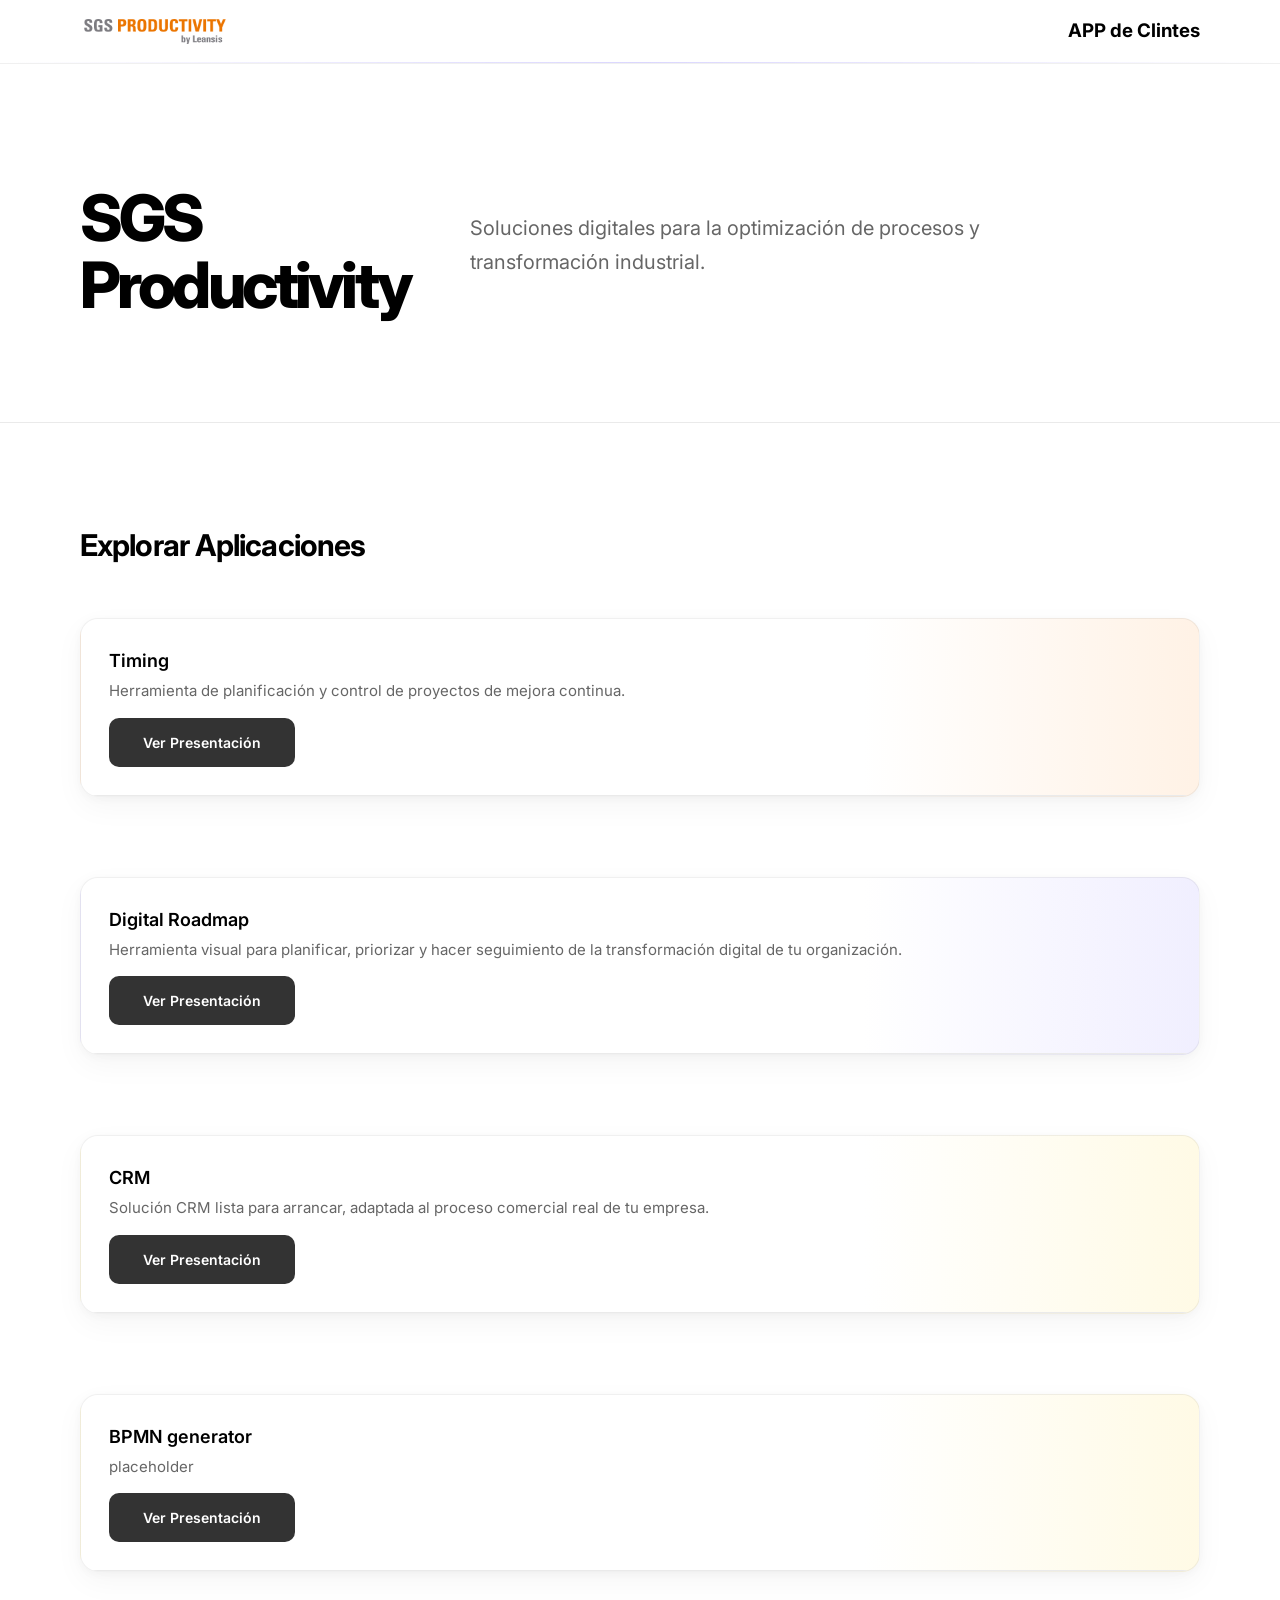
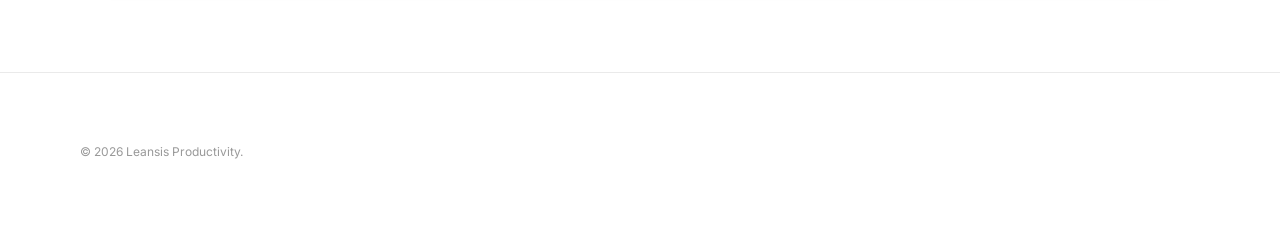
==== index.html @ faef22a7 "Update index.html" ====
<!DOCTYPE html>
<html lang="es">
<head>
    <meta charset="UTF-8">
    <meta name="viewport" content="width=device-width, initial-scale=1.0">
    <title>Leansis Productivity | Consultores</title>
    <link rel="stylesheet" href="style.css">
    <link rel="preconnect" href="https://fonts.googleapis.com">
    <link rel="preconnect" href="https://fonts.gstatic.com" crossorigin>
    <link href="https://fonts.googleapis.com/css2?family=Inter:wght@400;500;600;700;800&family=JetBrains+Mono:wght@400;500&display=swap" rel="stylesheet">
</head>
<body>
    <!-- Navigation -->
    <nav class="nav">
        <div class="nav-container" style="display:flex; flex-direction:row; justify-content:space-between; ">
            <img src="imagenes/logo.png" alt="leansis" class="imagenlogo">
            <a href="https://leansis.github.io/clientes/index.html"><h3>APP de Clintes</h3></a>
        </div>
    </nav>

    <main>
        <section class="hero">
            <div class="hero-container">
                <h1>SGS<br></b>Productivity</h1>
                <p>Soluciones digitales para la optimización de procesos y transformación industrial.</p>
            </div>
        </section>

        <section class="screenshots-section">
            <div class="section-title text-center">
                <h2>Explorar Aplicaciones</h2>
            </div>
            <div class="screenshots-grid"> 
                <!-- Timing Card --> 
                <div class="screenshot-container reveal timing-theme"> 
                    <div class="screenshot-info"> 
                        <h3>Timing</h3> 
                        <p>Herramienta de planificación y control de proyectos de mejora continua.</p> 
                        <a href="timing.html" class="cta-button" style="margin-top: 15px; background: #333;">Ver Presentación</a> 
                    </div> 
                </div> 
                <!-- Roadmap Card --> 
                <div class="screenshot-container reveal roadmap-theme"> 
                    <div class="screenshot-info"> 
                        <h3>Digital Roadmap</h3> 
                        <p>Herramienta visual para planificar, priorizar y hacer seguimiento de la transformación digital de tu organización.</p> 
                        <a href="roadmap.html" class="cta-button" style="margin-top: 15px; background: #333;">Ver Presentación</a> 
                    </div> 
                </div>
                <!-- CRM Card -->
                <div class="screenshot-container reveal crm-theme">
                    <div class="screenshot-info">
                        <h3>CRM</h3>
                        <p>Solución CRM lista para arrancar, adaptada al proceso comercial real de tu empresa.</p>
                        <a href="crm.html" class="cta-button" style="margin-top: 15px; background: #333;">Ver Presentación</a>
                    </div>
                </div>
                <!-- BPMN generator Card -->
                <div class="screenshot-container reveal crm-theme">
                    <div class="screenshot-info">
                        <h3>BPMN generator</h3>
                        <p>placeholder</p>
                        <a href="bpmnG.html" class="cta-button" style="margin-top: 15px; background: #333;">Ver Presentación</a>
                    </div>
                </div>

            </div>            
        </section>
    </main>

    <!-- Footer -->
    <footer class="footer">
        <div class="footer-container">
            <div class="copyright">© <span id="year"></span> Leansis Productivity.</div>
        </div>
    </footer>

    <script src="script.js"></script>
</body>
</html>
---- style.css ----
:root {
    --bg-color: #ffffff;
    --text-color: #000000;
    --muted-color: #666666;
    --border-color: #eaeaea;
    --accent-border: #dddddd;

    --font-sans: "Inter", -apple-system, BlinkMacSystemFont, "Segoe UI", Roboto, Helvetica, Arial, sans-serif;
    --font-mono: "JetBrains Mono", ui-monospace, SFMono-Regular, monospace;
}

.roadmap-theme {
    --accent: #6d5dfc;
    --accent-light: #f3f1ff;
    --accent-soft: rgba(109, 93, 252, 0.12);
}

.timing-theme {
    --accent: #ff7b00;
    --accent-light: #fff5eb;
    --accent-soft: rgba(255, 123, 0, 0.12);
}

.crm-theme {
    --accent: #ffd000;
    --accent-light: #fffbe6;
    --accent-soft: rgba(255, 208, 0, 0.12);
}

.bpmnG-theme {
    --accent: #ff7b00;
    --accent-light: #fff5eb;
    --accent-soft: rgba(255, 123, 0, 0.12);
}

* {
    margin: 0;
    padding: 0;
    box-sizing: border-box;
}

html {
    scroll-behavior: smooth;
}

body {
    background-color: var(--bg-color);
    color: var(--text-color);
    font-family: var(--font-sans);
    -webkit-font-smoothing: antialiased;
    line-height: 1.5;
}

a {
    text-decoration: none;
    color: inherit;
    transition:
        transform .25s ease,
        opacity .25s ease;
}

/* ───────────────────────────── */
/* NAVBAR */
/* ───────────────────────────── */

.nav {
    height: 64px;
    border-bottom: 1px solid rgba(0,0,0,.06);
    position: sticky;
    top: 0;
    background: rgba(255, 255, 255, 0.72);
    backdrop-filter: blur(14px);
    z-index: 100;
}

.nav::after {
    content: "";
    position: absolute;
    bottom: 0;
    left: 0;
    width: 100%;
    height: 1px;
    background: linear-gradient(
        to right,
        transparent,
        rgba(109,93,252,.25),
        transparent
    );
}

.nav-container {
    max-width: 1200px;
    margin: 0 auto;
    height: 100%;
    display: flex;
    align-items: center;
    justify-content: space-between;
    padding: 0 40px;
}

.logo {
    font-weight: 700;
    letter-spacing: -0.05em;
    font-size: 18px;
    text-transform: uppercase;
}

.imagenlogo {
    width: 150px;
    height: auto;
    object-fit: cover;
}

/* ───────────────────────────── */
/* HERO */
/* ───────────────────────────── */

.hero {
    padding: 120px 0 80px 0;
    position: relative;
    overflow: hidden;

    background:
        radial-gradient(
            circle at top right,
            var(--accent-soft)
            transparent 35%
        ),
        linear-gradient(
            to bottom,
            #fafafe,
            #ffffff
        );
}

.hero::before {
    content: "";
    position: absolute;
    top: -120px;
    right: -120px;
    width: 420px;
    height: 420px;
    background: var(--accent-soft);
    filter: blur(90px);
    border-radius: 50%;
    pointer-events: none;
}

.hero-container {
    max-width: 1200px;
    margin: 0 auto;
    padding: 0 40px;

    display: flex;
    align-items: center;
    gap: 60px;

    position: relative;
    z-index: 2;
}

.hero-content {
    flex: 1;
}

.hero h1 {
    font-size: clamp(42px, 5vw, 72px);
    font-weight: 800;
    letter-spacing: -0.06em;
    line-height: 1.05;
    margin-bottom: 24px;
}

.hero p {
    color: var(--muted-color);
    font-size: 20px;
    max-width: 650px;
    margin-bottom: 36px;
    line-height: 1.7;
}

/* Badge superior */

.app-badge {
    display: inline-flex;
    align-items: center;
    gap: 8px;

    padding: 8px 14px;
    margin-bottom: 24px;

    background: var(--accent-soft);
    color: var(--accent);

    border: 1px solid rgba(109,93,252,0.18);
    border-radius: 999px;

    font-size: 12px;
    font-weight: 600;
    letter-spacing: .04em;
}

/* CTA */

.cta-button {
    display: inline-block;

    background: var(--accent);

    color: #fff;
    padding: 14px 34px;
    border-radius: 10px;

    font-weight: 600;
    font-size: 14px;

    transition:
        transform .25s ease,
        opacity .25s ease;
}

.cta-button:hover, a:hover{
    transform: translateY(-2px);
    opacity: .95;
}

/* ───────────────────────────── */
/* VIDEO HERO */
/* ───────────────────────────── */

.video-container {
    flex: 1.5;

    border: 1px solid rgba(0,0,0,.06);
    border-radius: 18px;
    overflow: hidden;

    aspect-ratio: 16 / 9;

    display: flex;
    align-items: center;
    justify-content: center;

    background: #fff;

    box-shadow:
        0 10px 30px rgba(0,0,0,.04),
        0 2px 10px rgba(0,0,0,.03);

    opacity: 0;
    transform: translateY(40px) scale(0.98);

    transition:
        opacity 1s ease-out,
        transform 1s ease-out,
        box-shadow .3s ease;
}

.video-container:hover {
    transform: translateY(-4px);
}

.video-container.reveal {
    opacity: 1;
    transform: translateY(0) scale(1);
}

.video-container video,
.video-container iframe {
    width: 100%;
    height: 100%;
    object-fit: contain;
    display: block;
    border: none;
}

/* ───────────────────────────── */
/* SCREENSHOTS */
/* ───────────────────────────── */

.screenshots-section {
    border-top: 1px solid var(--border-color);
    padding: 100px 0;}

.section-title {
    max-width: 1200px;
    margin: 0 auto 50px auto;
    padding: 0 40px;
}

.section-title h2 {
    font-size: 30px;
    font-weight: 700;
    letter-spacing: -0.03em;
}

.screenshots-grid {
    max-width: 1200px;
    margin: 0 auto;
    padding: 0 40px;

    display: flex;
    flex-direction: column;
    gap: 80px;
}

.screenshot-container {
    border: 1px solid rgba(0,0,0,.06);
   
    background: linear-gradient(
        to right,
        #ffffff 0%,
        #ffffff 70%,
        color-mix(in srgb, var(--accent) 10%, white) 100%
    );    overflow: hidden;
    
    border-radius: 18px;

    box-shadow:
        0 10px 30px rgba(0,0,0,.04),
        0 2px 10px rgba(0,0,0,.03);

    opacity: 0;
    transform: translateY(60px);

    transition:
        opacity 0.8s ease-out,
        transform 0.8s ease-out,
        box-shadow .3s ease;
}

.screenshot-container:hover {
    transform: translateY(-4px);
}

.screenshot-container.reveal {
    opacity: 1;
    transform: translateY(0);
}

.screenshot-info {
    padding: 28px;
    border-bottom: 1px solid var(--border-color);
}

.screenshot-info h3 {
    font-size: 18px;
    font-weight: 600;
    margin-bottom: 6px;
}

.screenshot-info p {
    font-size: 15px;
    color: var(--muted-color);
}

.screenshot-img {
    width: 100%;
    display: block;
    height: auto;
    min-height: 480px;
}

/* ───────────────────────────── */
/* FEATURES */
/* ───────────────────────────── */

.features-section {
    padding: 100px 0;
    background: #fcfcff;
}

.features-section .section-title {
    text-align: center;
    margin-bottom: 70px;
}

.feature-block {
    display: grid;
    grid-template-columns: 1fr 1fr;
    gap: 60px;
    align-items: center;

    max-width: 1200px;
    margin: 0 auto 100px;
    padding: 0 40px;
}

.feature-block.reverse {
    direction: rtl;
}

.feature-block.reverse > * {
    direction: ltr;
}

.feature-video {
    border-radius: 18px;
    overflow: hidden;

    aspect-ratio: 16/9;
    background: #fff;

    border: 1px solid rgba(0,0,0,.06);

    box-shadow:
        0 10px 30px rgba(0,0,0,.04),
        0 2px 10px rgba(0,0,0,.03);

    transition:
        transform .3s ease,
        box-shadow .3s ease;
}

.feature-video:hover {
    transform: translateY(-4px);
}

.feature-video video,
.feature-video iframe,
.feature-video img {
    width: 100%;
    height: 100%;
    object-fit: cover;
    display: block;
    border: none;
}

.feature-text {
    display: flex;
    flex-direction: column;
    gap: 18px;

    position: relative;
    padding-left: 24px;
}

.feature-text::before {
    content: "";
    position: absolute;
    left: 0;
    top: 8px;

    width: 3px;
    height: 64px;

    border-radius: 999px;

    background: linear-gradient(
        to bottom,
        var(--accent),
        transparent
    );
}

.feature-tag {
    display: inline-block;

    font-family: var(--font-mono);
    font-size: 11px;
    font-weight: 600;

    letter-spacing: .08em;
    text-transform: uppercase;

    padding: 6px 14px;
    border-radius: 999px;

    background: var(--accent-soft);
    color: var(--accent);

    border: 1px solid rgba(109,93,252,0.18);

    width: fit-content;
}

.feature-text h3 {
    font-size: clamp(1.4rem, 2.5vw, 2rem);
    font-weight: 700;
    line-height: 1.2;
    letter-spacing: -0.03em;
}

.feature-text p {
    font-size: 1rem;
    line-height: 1.8;
    color: #555;
}

.feature-list {
    list-style: none;
    padding: 0;
    margin-top: 8px;

    display: flex;
    flex-direction: column;
    gap: 12px;
}

.feature-list li {
    font-size: .95rem;
    color: #555;

    display: flex;
    align-items: flex-start;
    gap: 10px;
}

.feature-list li::before {
    content: "•";
    color: var(--accent);
    font-weight: 700;
    flex-shrink: 0;
    margin-top: 1px;
}

/* ───────────────────────────── */
/* FOOTER */
/* ───────────────────────────── */

.footer {
    padding: 70px 0;
    border-top: 1px solid var(--border-color);
}

.footer-container {
    max-width: 1200px;
    margin: 0 auto;
    padding: 0 40px;

    display: flex;
    justify-content: space-between;
    align-items: center;
}

.copyright {
    color: #999;
    font-size: 12px;
}

/* ───────────────────────────── */
/* IMG */
/* ───────────────────────────── */

img {
    width: 100%;
    height: 100%;
    object-fit: cover;
}

/* ───────────────────────────── */
/* RESPONSIVE */
/* ───────────────────────────── */

@media (max-width: 850px) {

    .hero-container {
        flex-direction: column;
        text-align: center;
    }

    .hero p {
        margin-left: auto;
        margin-right: auto;
    }

    .video-container {
        width: 100%;
        max-width: 600px;
    }
}

@media (max-width: 768px) {

    .feature-block,
    .feature-block.reverse {
        grid-template-columns: 1fr;
        direction: ltr;
        margin-bottom: 70px;
    }

    .footer-container {
        flex-direction: column;
        gap: 20px;
        text-align: center;
    }

    .hero {
        padding-top: 90px;
    }

    .hero h1 {
        font-size: 48px;
    }

    .hero p {
        font-size: 18px;
    }

    .section-title h2 {
        font-size: 26px;
    }
}
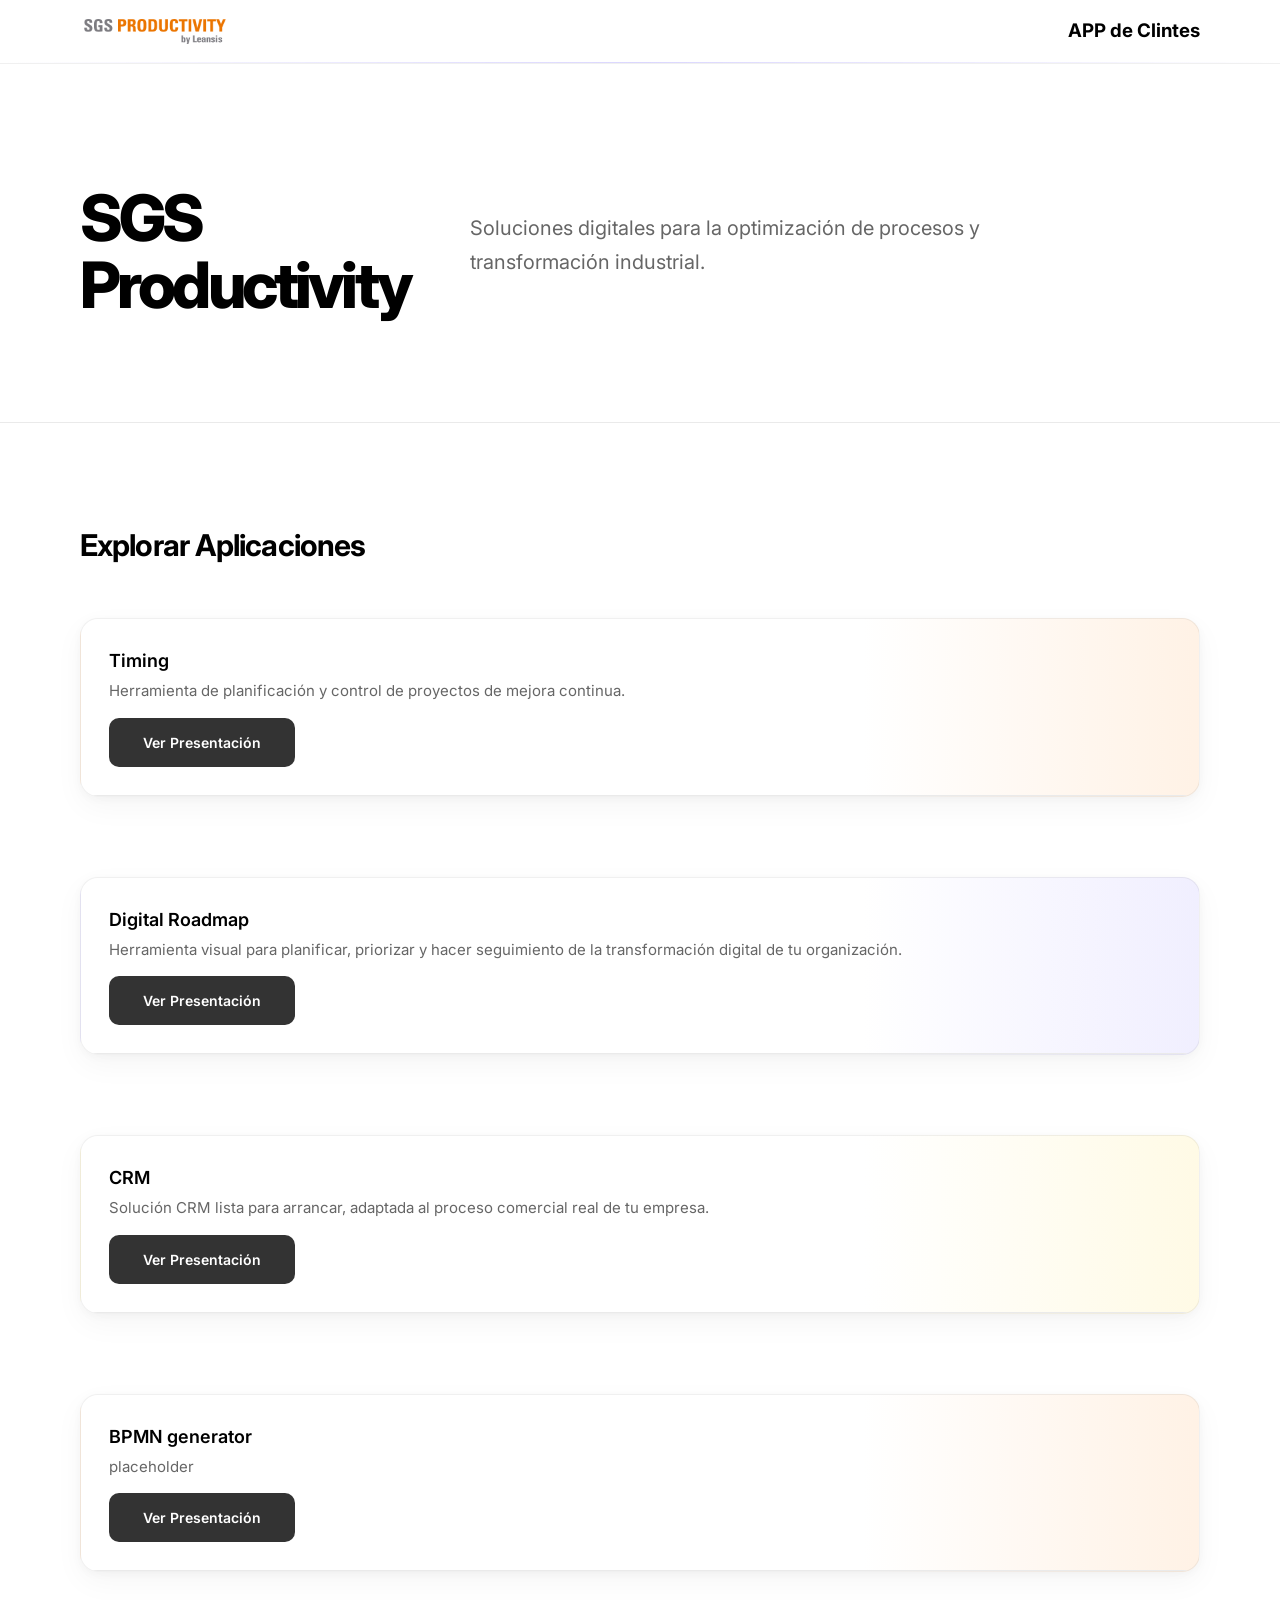
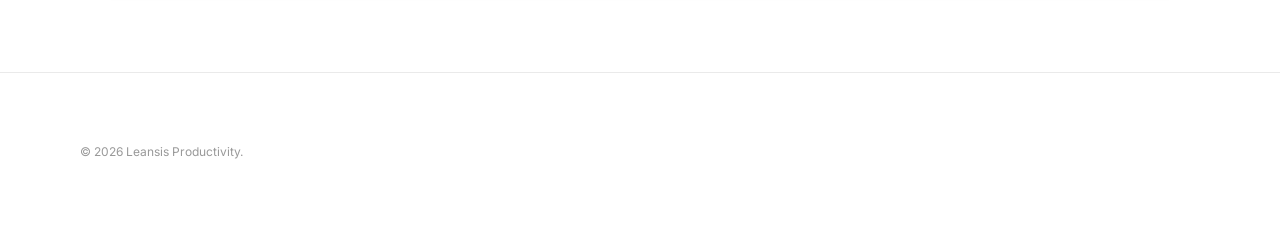
==== commit 1630f509: "Update index.html" ====
--- a/index.html
+++ b/index.html
@@ -56,7 +56,7 @@
                     </div>
                 </div>
                 <!-- BPMN generator Card -->
-                <div class="screenshot-container reveal crm-theme">
+                <div class="screenshot-container reveal bpmnG-theme">
                     <div class="screenshot-info">
                         <h3>BPMN generator</h3>
                         <p>placeholder</p>
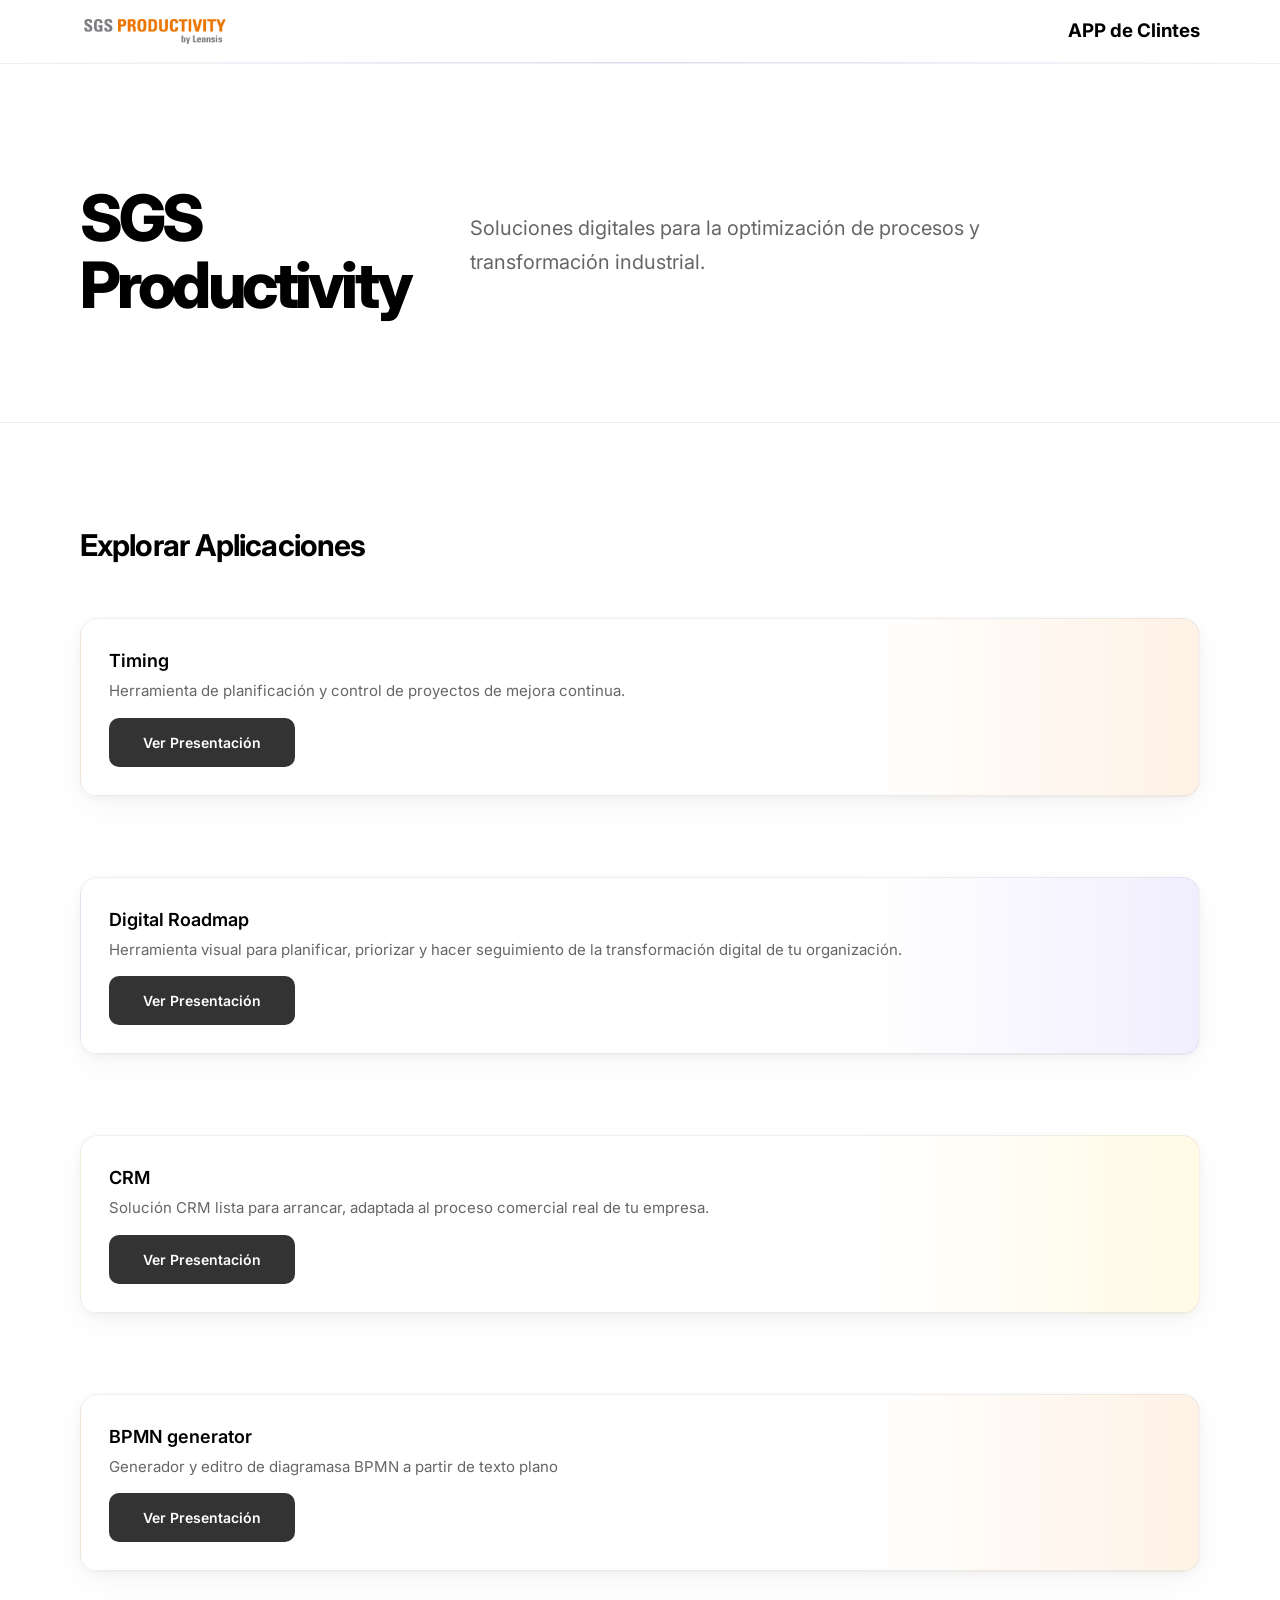
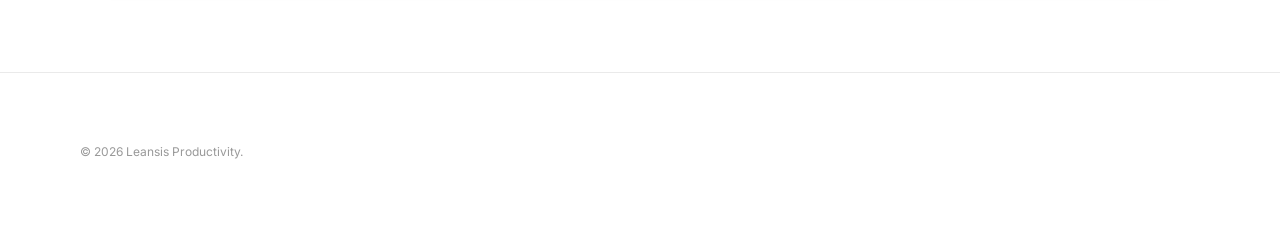
==== commit ab0b3944: "Update index.html" ====
--- a/index.html
+++ b/index.html
@@ -59,7 +59,7 @@
                 <div class="screenshot-container reveal bpmnG-theme">
                     <div class="screenshot-info">
                         <h3>BPMN generator</h3>
-                        <p>placeholder</p>
+                        <p>Generador y editro de diagramasa BPMN a partir de texto plano</p>
                         <a href="bpmnG.html" class="cta-button" style="margin-top: 15px; background: #333;">Ver Presentación</a>
                     </div>
                 </div>
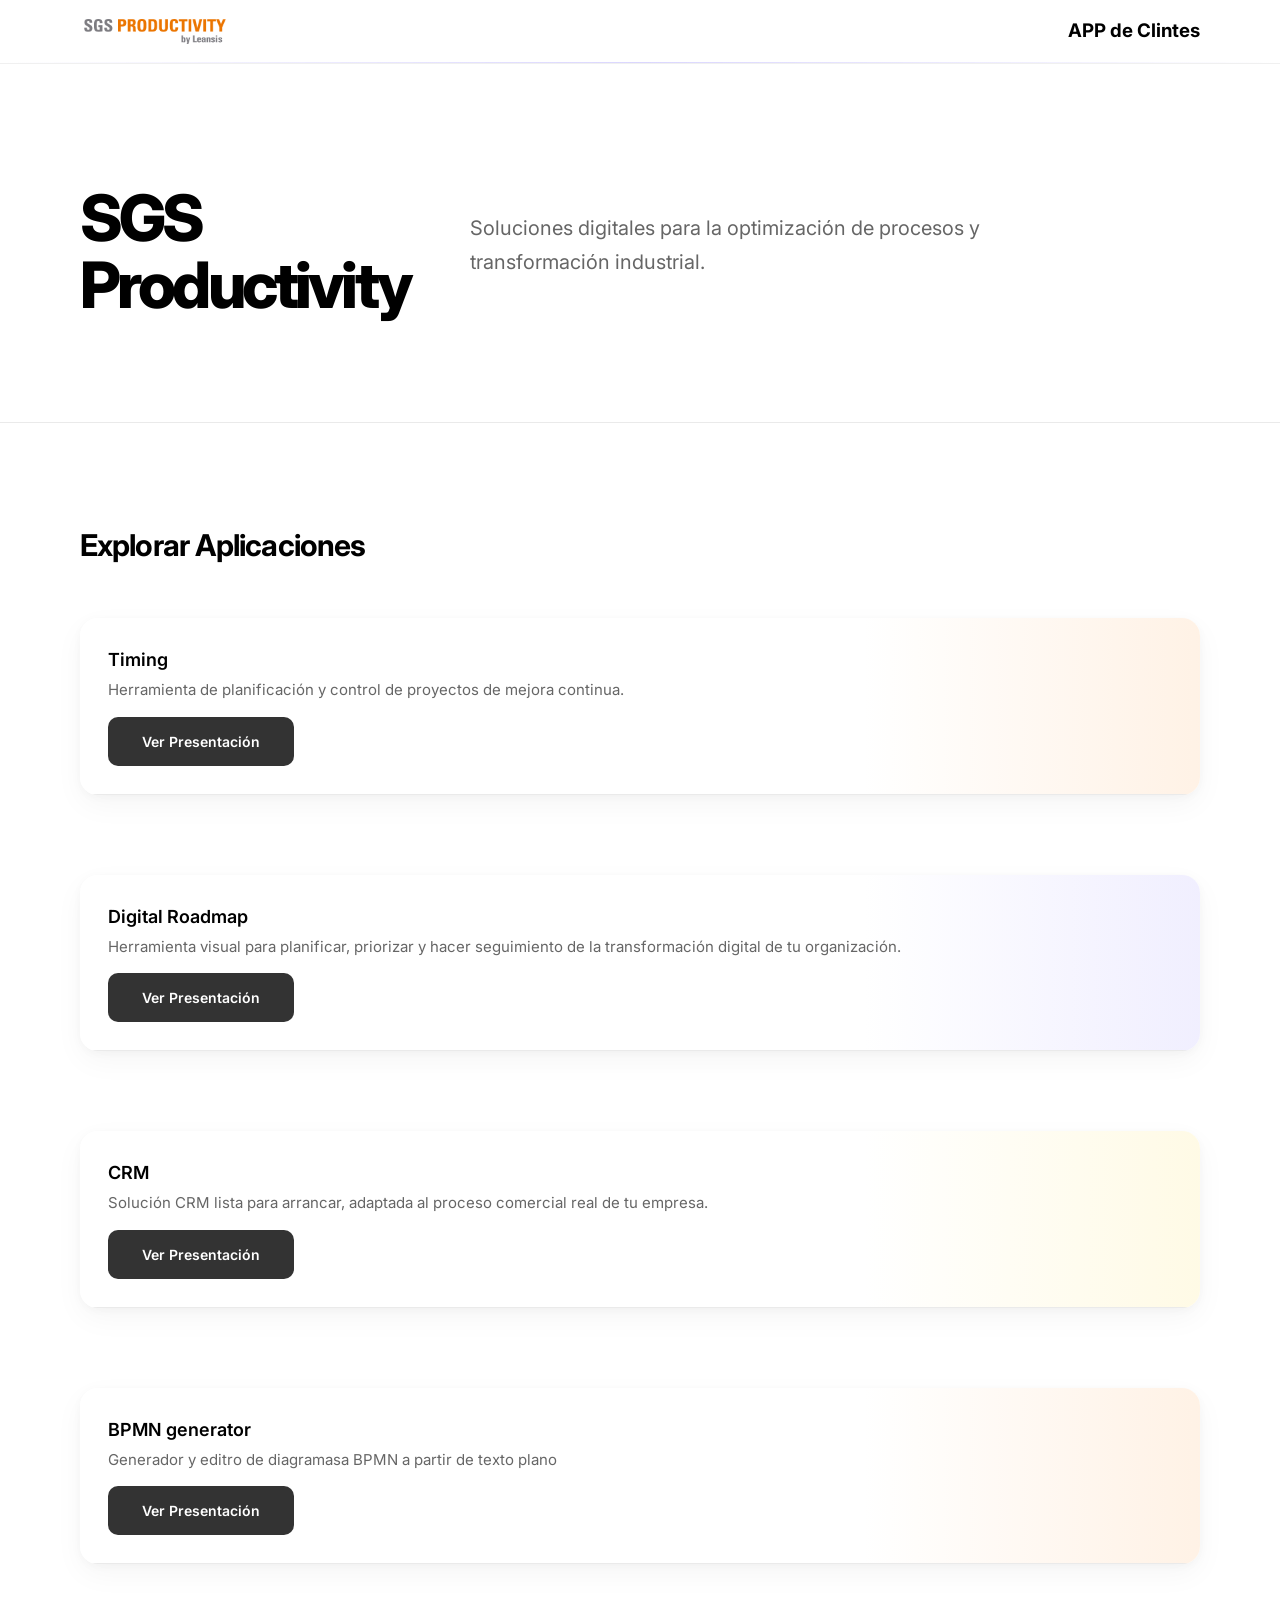
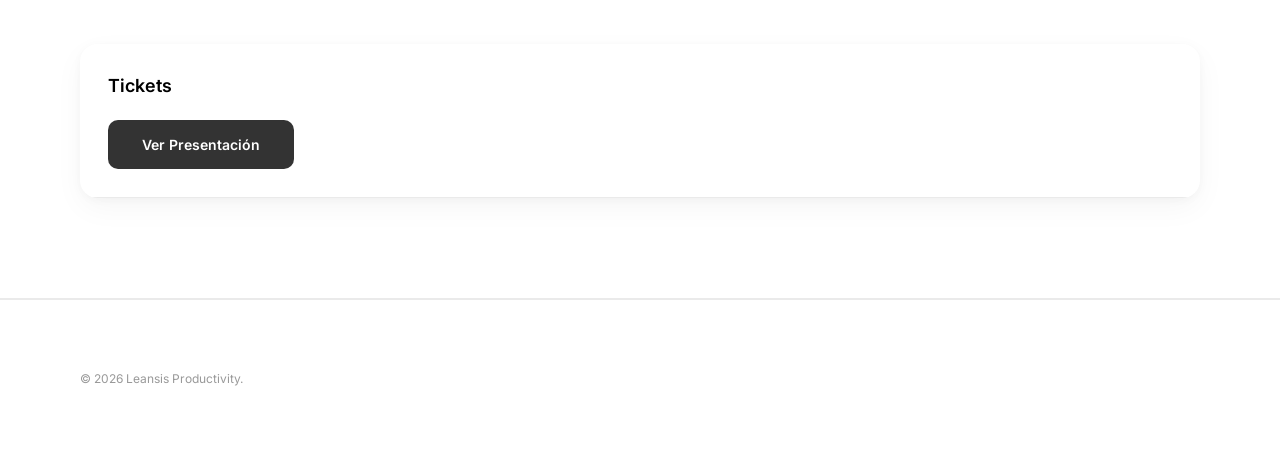
==== commit 0eb8b256: "Update index.html" ====
--- a/index.html
+++ b/index.html
@@ -64,6 +64,15 @@
                     </div>
                 </div>
 
+                <!-- Tickets Card -->
+                <div class="screenshot-container reveal tickets-theme">
+                    <div class="screenshot-info">
+                        <h3>Tickets</h3>
+                        <p></p>
+                        <a href="tickets.html" class="cta-button" style="margin-top: 15px; background: #333;">Ver Presentación</a>
+                    </div>
+                </div>
+
             </div>            
         </section>
     </main>
--- a/style.css
+++ b/style.css
@@ -280,6 +280,7 @@
 
 .screenshots-section {
     border-top: 1px solid var(--border-color);
+    border-bottom: 1px solid var(--border-color);
     padding: 100px 0;}
 
 .section-title {
@@ -305,8 +306,6 @@
 }
 
 .screenshot-container {
-    border: 1px solid rgba(0,0,0,.06);
-   
     background: linear-gradient(
         to right,
         #ffffff 0%,
@@ -549,6 +548,57 @@
 }
 
 /* ───────────────────────────── */
+/* Carrusel */
+/* ───────────────────────────── */
+
+.carousel {
+  display: flex;
+  align-items: center;
+  justify-content: center;
+  gap: 15px;
+  max-width: 70%;
+  margin: auto;
+}
+
+.frame {
+  width: 100%;
+  height: 500px;
+  overflow: hidden;
+  border-radius: 16px;
+  box-shadow: 0 10px 25px rgba(0,0,0,0.15);
+  background: white;
+}
+
+.frame img {
+  width: 100%;
+  height: 100%;
+  object-fit: contain;
+  transition: opacity 0.3s ease;
+}
+
+.btn {
+  background: #ff7b00;
+  border: none;
+  color: white;
+  font-size: 28px;
+  width: 45px;
+  height: 45px;
+  border-radius: 50%;
+  cursor: pointer;
+  transition: 0.25s ease;
+  box-shadow: 0 6px 15px rgba(255, 123, 0, 0.3);
+}
+
+.btn:hover {
+  background: #ff8c1a;
+  transform: scale(1.1);
+}
+
+.btn:active {
+  transform: scale(0.95);
+}
+
+/* ───────────────────────────── */
 /* RESPONSIVE */
 /* ───────────────────────────── */
 
@@ -601,3 +651,31 @@
         font-size: 26px;
     }
 }
+
+
+@media (max-width: 600px) {
+  .carousel {
+    flex-direction: column;
+    gap: 10px;
+    padding: 10px;
+    max-width: 100%;
+  }
+
+  .frame {
+    width: 100%;
+    height: 220px;
+    border-radius: 12px;
+  }
+
+  /* botones más grandes y abajo */
+  .btn {
+    width: 50px;
+    height: 50px;
+    font-size: 26px;
+  }
+
+  /* agrupamos botones en fila */
+  .carousel::after {
+    content: "";
+  }
+}
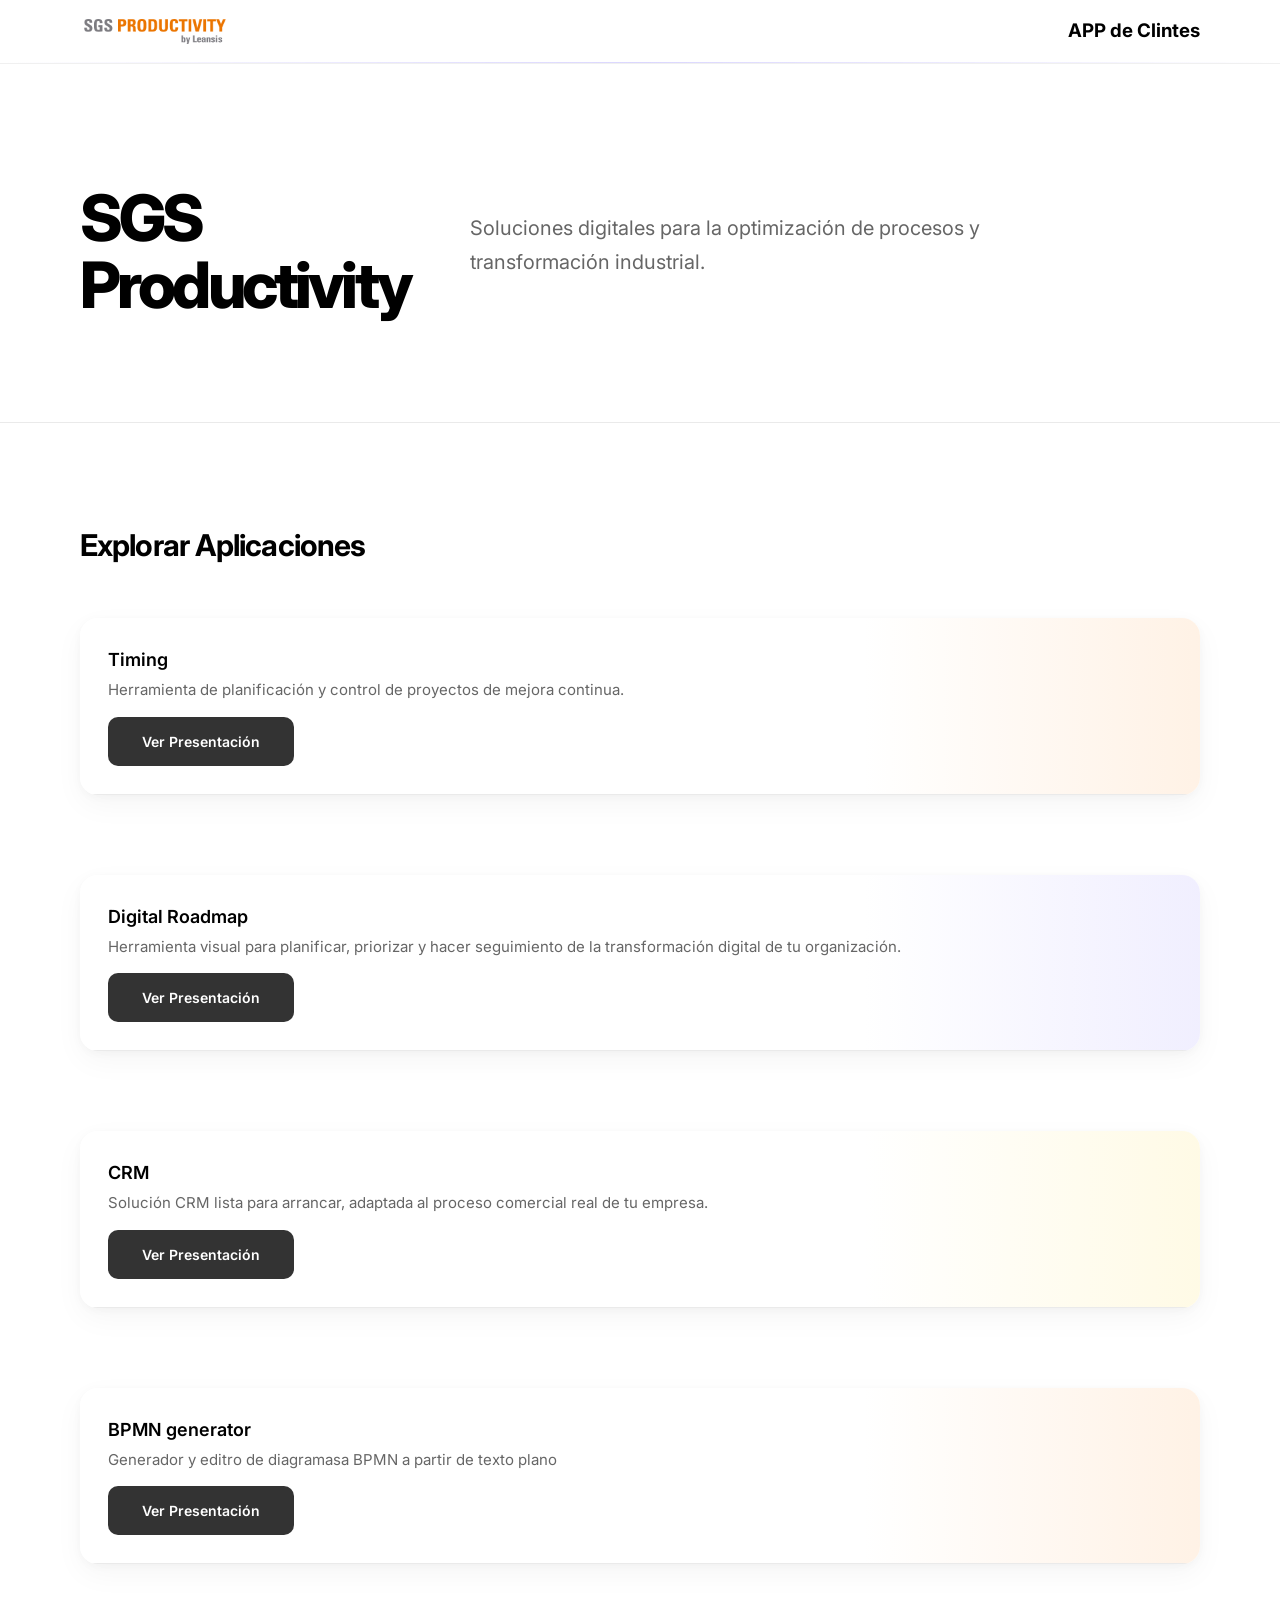
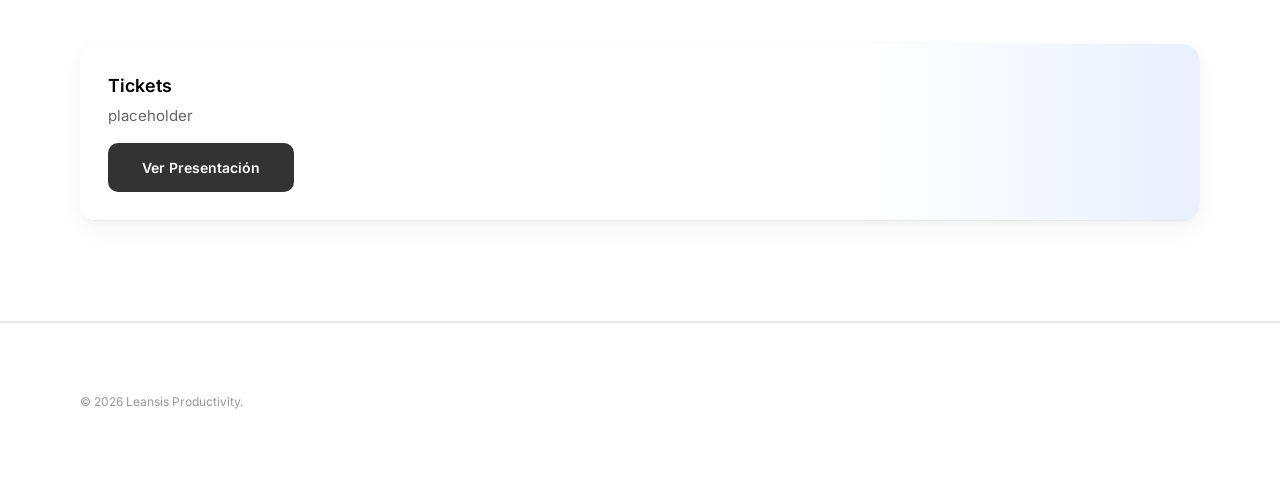
==== commit 2a4a7df7: "Update index.html" ====
--- a/index.html
+++ b/index.html
@@ -68,7 +68,7 @@
                 <div class="screenshot-container reveal tickets-theme">
                     <div class="screenshot-info">
                         <h3>Tickets</h3>
-                        <p></p>
+                        <p>placeholder</p>
                         <a href="tickets.html" class="cta-button" style="margin-top: 15px; background: #333;">Ver Presentación</a>
                     </div>
                 </div>
--- a/style.css
+++ b/style.css
@@ -31,6 +31,12 @@
     --accent: #ff7b00;
     --accent-light: #fff5eb;
     --accent-soft: rgba(255, 123, 0, 0.12);
+}
+
+.tickets-theme {
+    --accent: #2563eb;
+    --accent-light: #eff6ff;
+    --accent-soft: rgba(37, 99, 235, 0.12);
 }
 
 * {
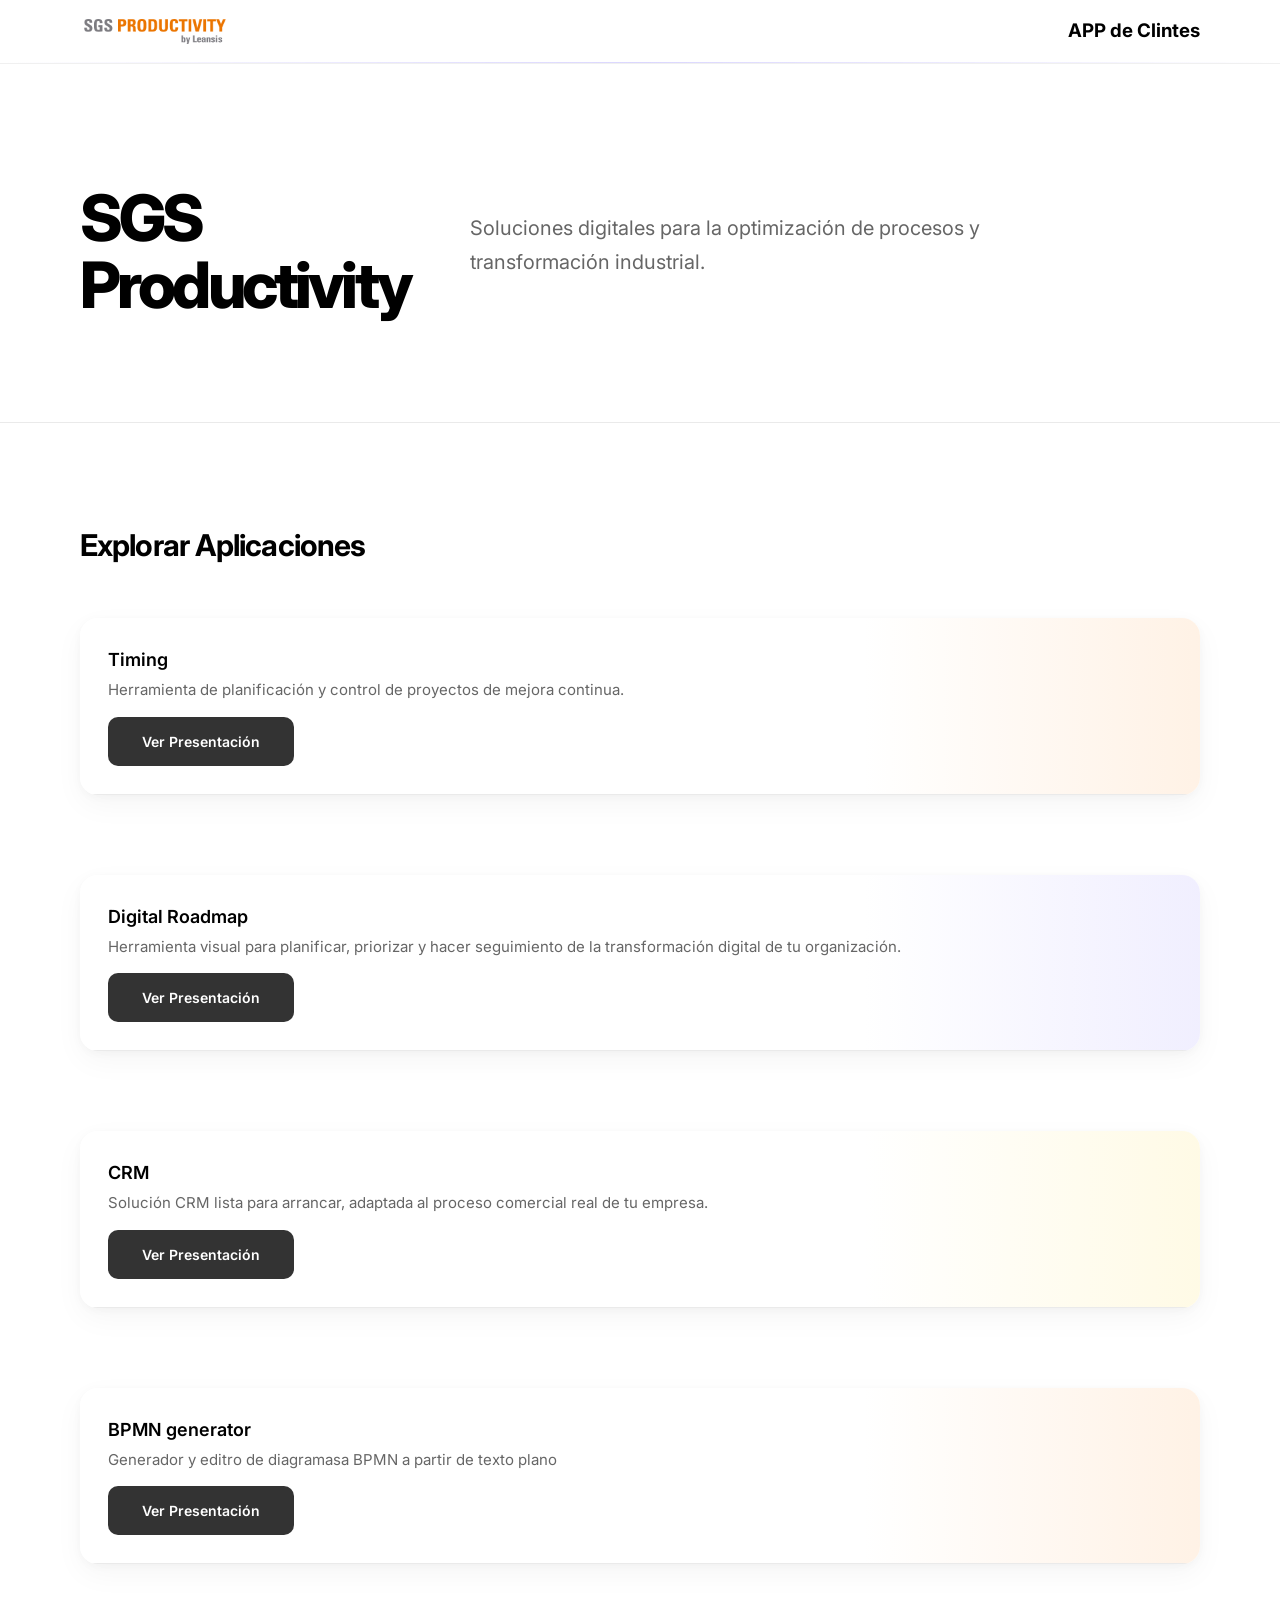
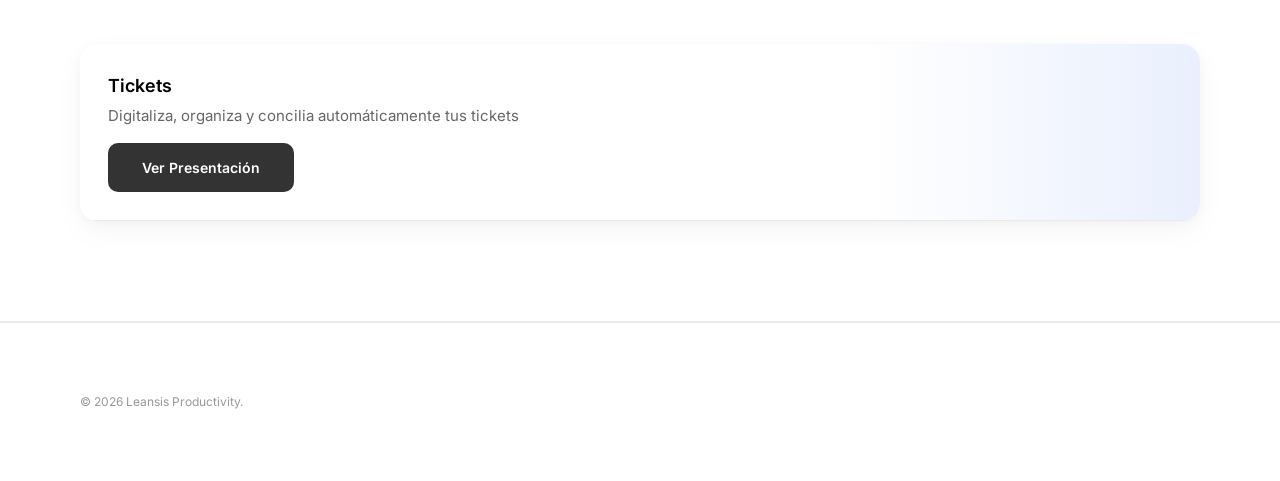
==== commit ca229c39: "Update index.html" ====
--- a/index.html
+++ b/index.html
@@ -68,7 +68,7 @@
                 <div class="screenshot-container reveal tickets-theme">
                     <div class="screenshot-info">
                         <h3>Tickets</h3>
-                        <p>placeholder</p>
+                        <p>Digitaliza, organiza y concilia automáticamente tus tickets</p>
                         <a href="tickets.html" class="cta-button" style="margin-top: 15px; background: #333;">Ver Presentación</a>
                     </div>
                 </div>
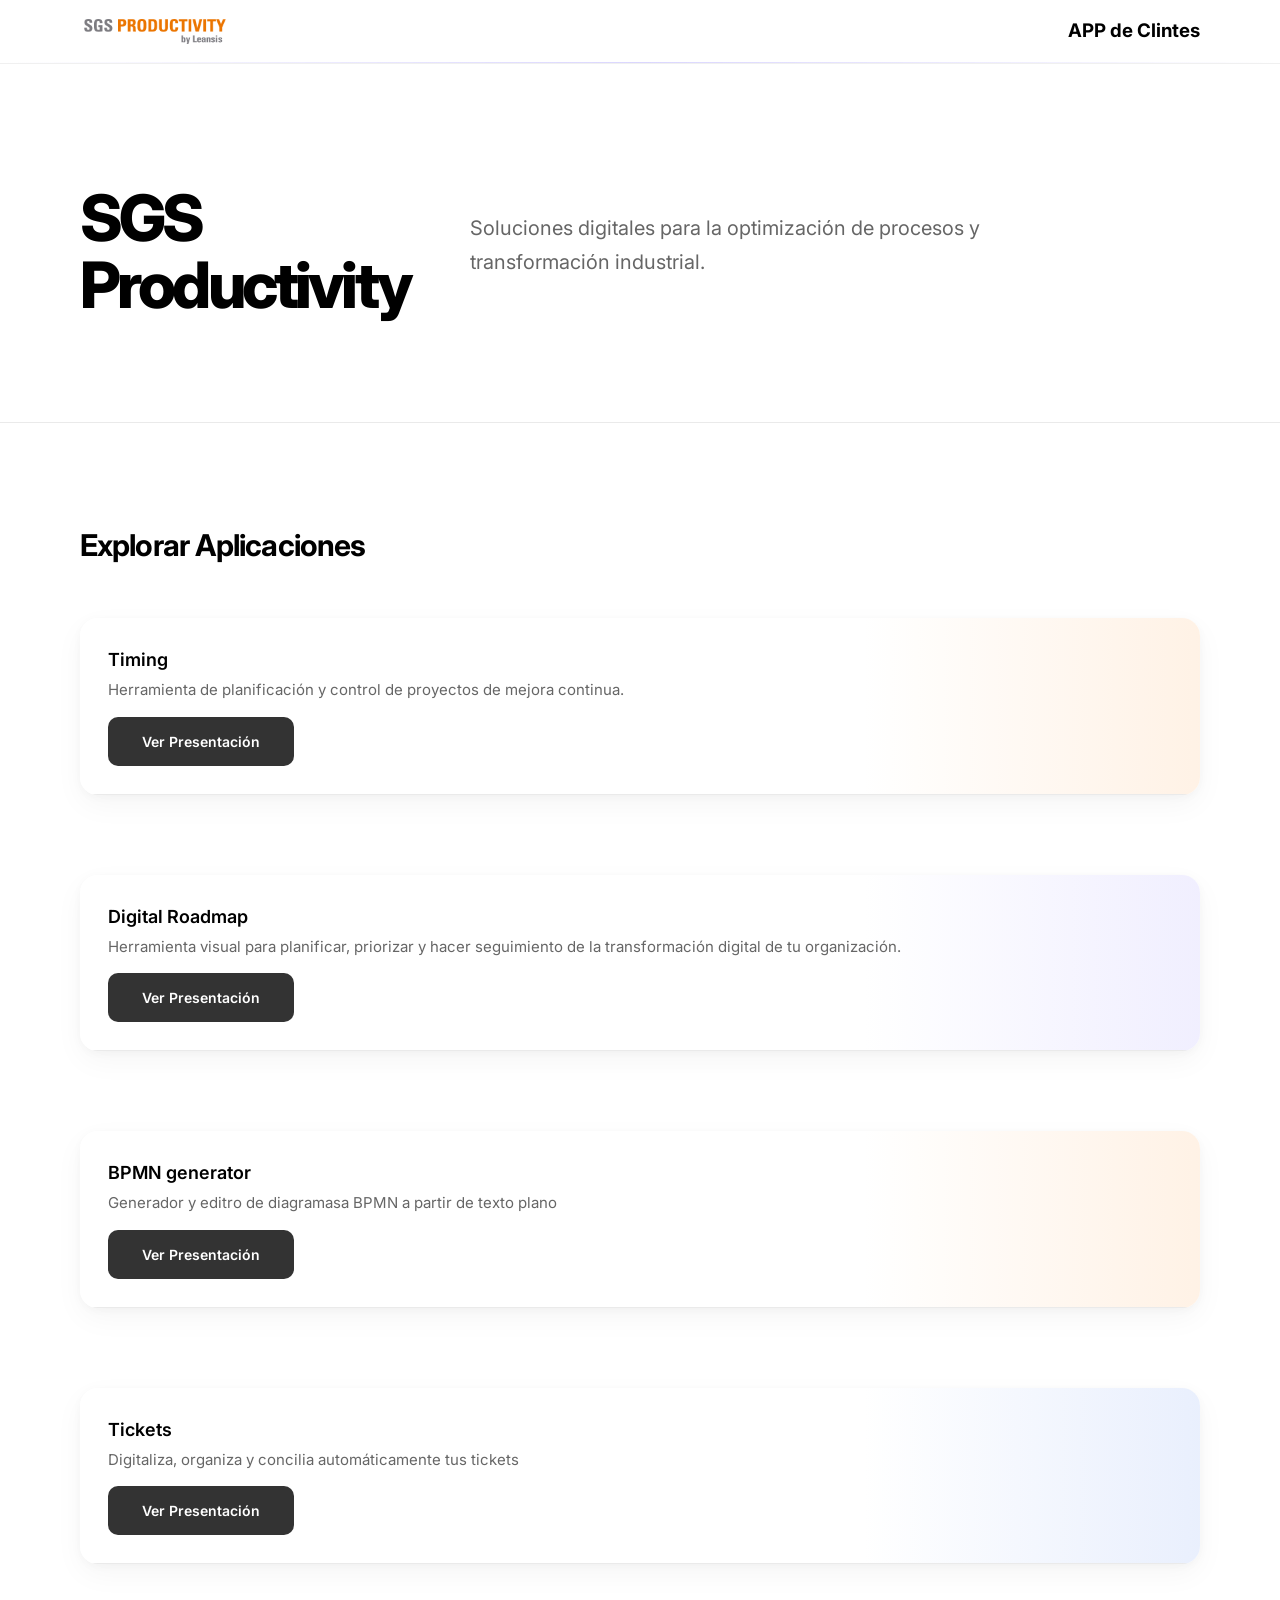
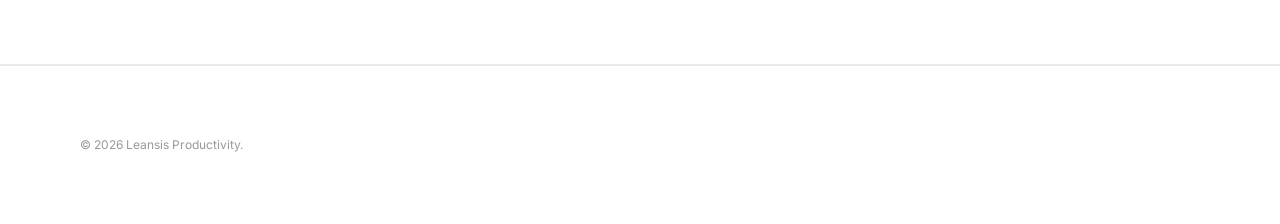
==== commit 526a30d0: "Update index.html" ====
--- a/index.html
+++ b/index.html
@@ -47,14 +47,7 @@
                         <a href="roadmap.html" class="cta-button" style="margin-top: 15px; background: #333;">Ver Presentación</a> 
                     </div> 
                 </div>
-                <!-- CRM Card -->
-                <div class="screenshot-container reveal crm-theme">
-                    <div class="screenshot-info">
-                        <h3>CRM</h3>
-                        <p>Solución CRM lista para arrancar, adaptada al proceso comercial real de tu empresa.</p>
-                        <a href="crm.html" class="cta-button" style="margin-top: 15px; background: #333;">Ver Presentación</a>
-                    </div>
-                </div>
+
                 <!-- BPMN generator Card -->
                 <div class="screenshot-container reveal bpmnG-theme">
                     <div class="screenshot-info">
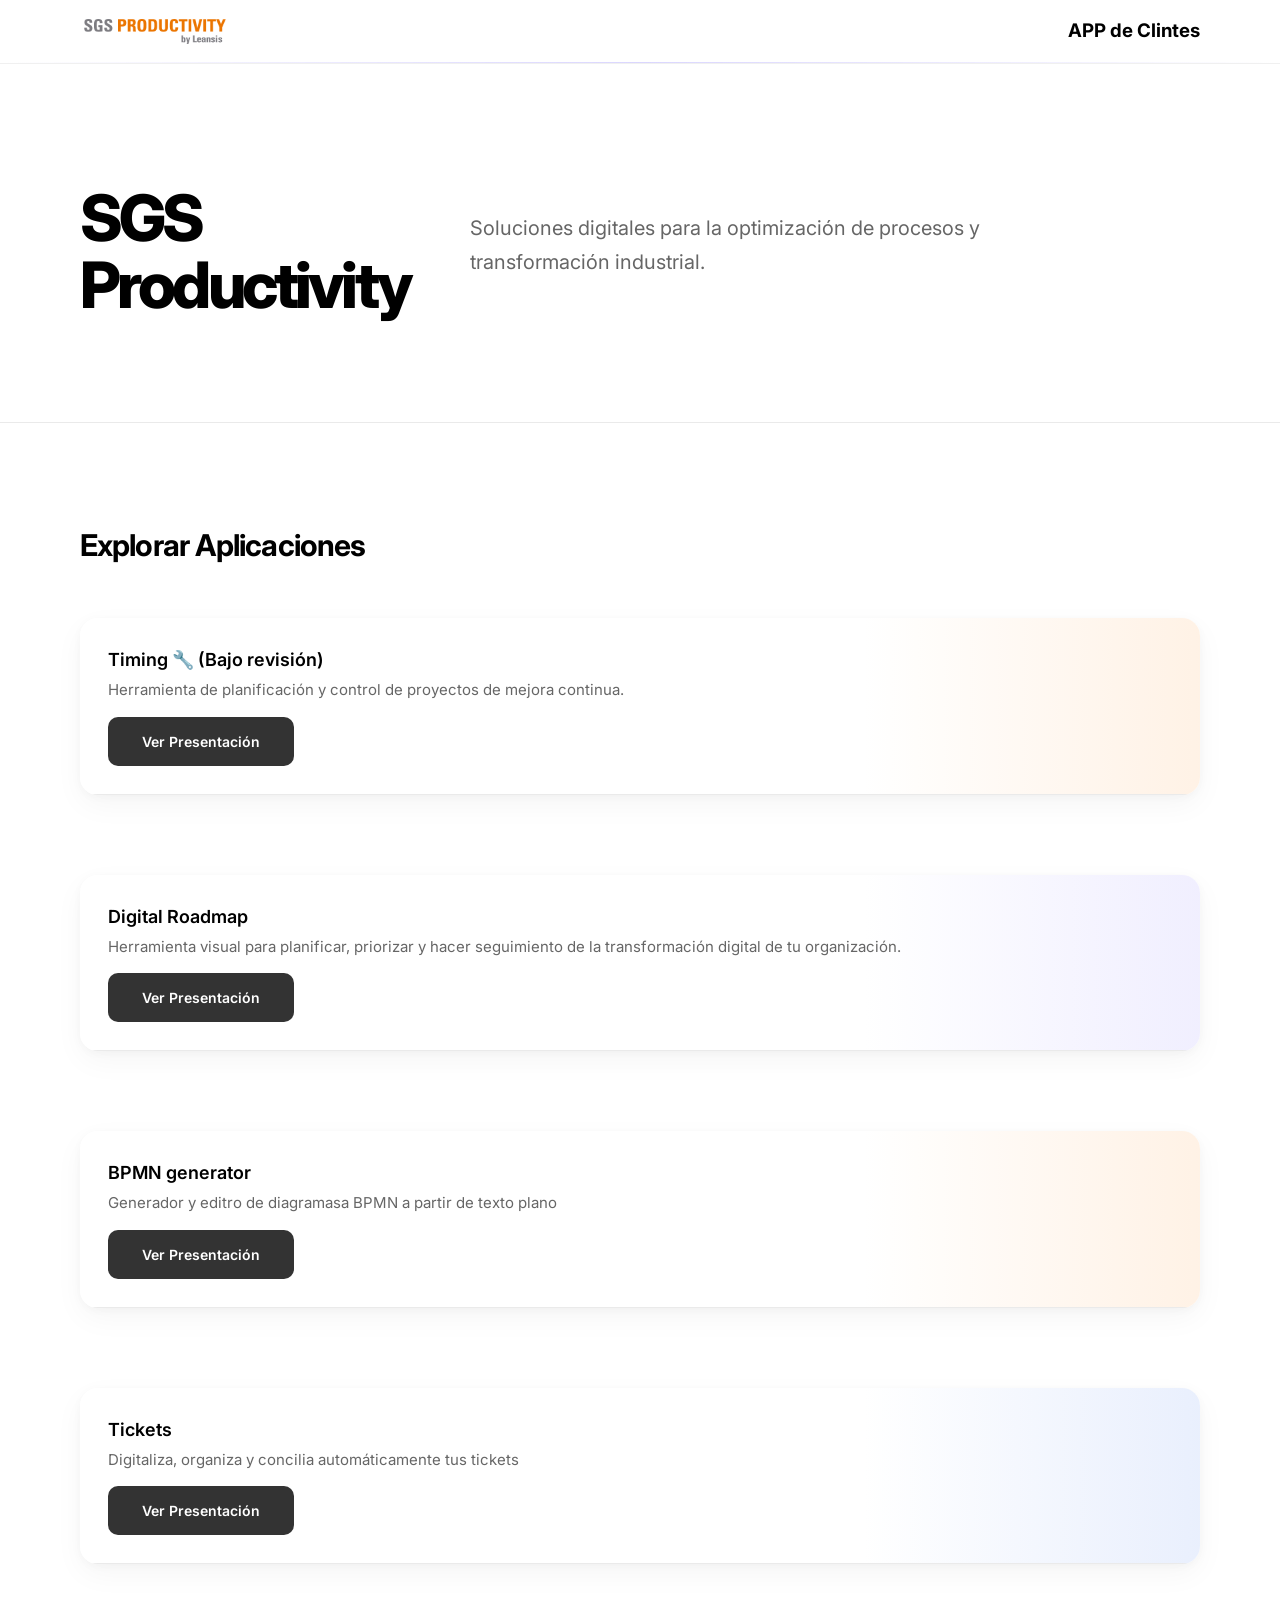
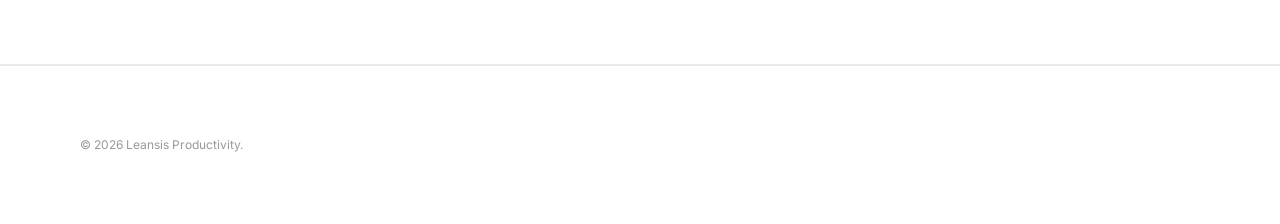
==== commit 84f79777: "Update index.html" ====
--- a/index.html
+++ b/index.html
@@ -34,7 +34,7 @@
                 <!-- Timing Card --> 
                 <div class="screenshot-container reveal timing-theme"> 
                     <div class="screenshot-info"> 
-                        <h3>Timing</h3> 
+                        <h3>Timing 🔧 (Bajo revisión)</h3> 
                         <p>Herramienta de planificación y control de proyectos de mejora continua.</p> 
                         <a href="timing.html" class="cta-button" style="margin-top: 15px; background: #333;">Ver Presentación</a> 
                     </div> 
--- a/style.css
+++ b/style.css
@@ -19,12 +19,6 @@
     --accent: #ff7b00;
     --accent-light: #fff5eb;
     --accent-soft: rgba(255, 123, 0, 0.12);
-}
-
-.crm-theme {
-    --accent: #ffd000;
-    --accent-light: #fffbe6;
-    --accent-soft: rgba(255, 208, 0, 0.12);
 }
 
 .bpmnG-theme {
